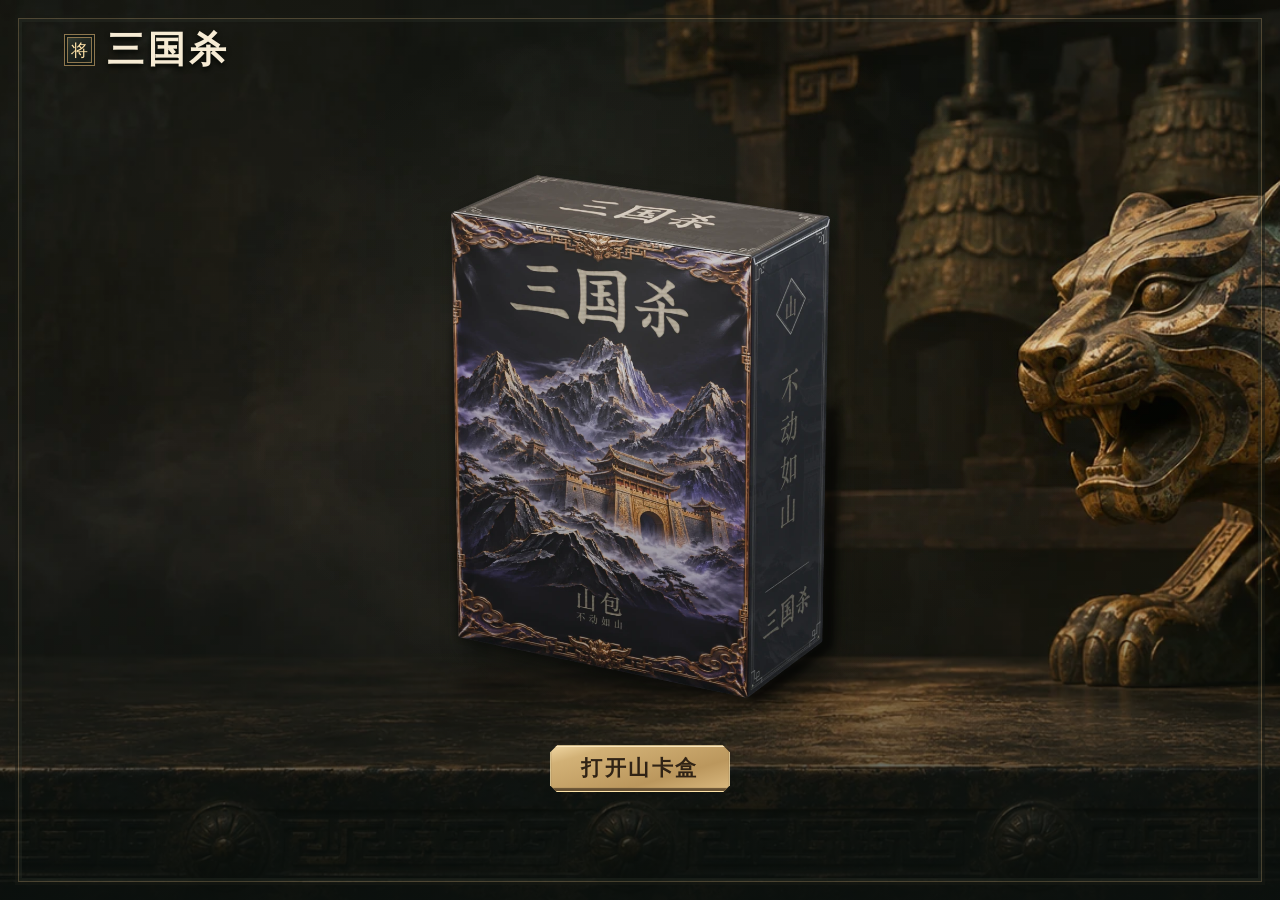
==== index.html @ 0f0d03ad "Publish the interactive mountain pack playtest" ====
<!doctype html>
<html lang="zh-CN">
<head>
  <meta charset="utf-8">
  <meta name="viewport" content="width=device-width, initial-scale=1, viewport-fit=cover">
  <meta name="theme-color" content="#111713">
  <title>三国杀 · 山包开盒试玩</title>
  <link rel="icon" href="data:,">
  <link rel="stylesheet" href="packs/vault.css">
  <link rel="stylesheet" href="packs/demo.css">
  <link rel="stylesheet" href="packs/carton-object.css">
  <link rel="stylesheet" href="packs/carton-packs.css">
  <link rel="stylesheet" href="packs/carton-flow.css">
</head>
<body>
  <main class="demo">
    <header><span class="demo-mark" aria-hidden="true">将</span><h1>三国杀</h1></header>
    <section aria-label="山卡盒">
      <button id="demo-start" type="button" aria-label="打开山卡盒">
        <img src="packs/boxes/mountain.webp" width="960" height="1080" alt="" draggable="false" fetchpriority="high">
        <span>打开山卡盒</span>
      </button>
    </section>
  </main>
  <script type="module" src="packs/demo.js"></script>
</body>
</html>
---- packs/vault.css ----
/* Materials shared by the collection room, its fittings and the web game controls. */
:root {
  --vault-ground:#111713; --vault-deep:#101612; --vault-panel:#202923; --vault-relief:#344137;
  --vault-ink:#f6ebd4; --vault-muted:#c9be9e; --vault-metal:#d2b378; --vault-glint:#ffe4a9;
  --vault-edge:#8e774e; --vault-shadow:#4b402b; --vault-trace:#9d875749;
  --vault-solid:linear-gradient(164deg,#f0d6a2 0%,#d2b176 19%,#bb975d 67%,#dbba80);
  --vault-inset:linear-gradient(148deg,#394137 0%,#232a23 33%,#161c18 80%,#2d3329);
  --vault-cut:polygon(7px 0,calc(100% - 7px) 0,100% 7px,100% calc(100% - 7px),calc(100% - 7px) 100%,7px 100%,0 calc(100% - 7px),0 7px);
  --vault-radius:1px; --vault-scene:url('themes/bronze.webp');
  --vault-title:"Songti SC","STSong","Noto Serif CJK SC","SimSun",serif;
  --vault-sans:"PingFang SC","Microsoft YaHei","Noto Sans CJK SC",sans-serif;
}
html[data-screen="game"] :is(#catalog-trigger,#pack-select-trigger,#arrival-recovery a,#arrival-recovery button) {
  box-sizing:border-box; min-height:38px; padding:7px 16px; border:1px solid var(--vault-edge); border-radius:var(--vault-radius);
  background:var(--vault-inset); color:var(--vault-ink); text-shadow:0 1px 2px #000;
  box-shadow:inset 0 1px 0 #ffffff26,inset 0 0 0 3px #0004,inset 0 0 0 4px var(--vault-trace),0 3px 8px #0008;
  font:600 14px/1.35 var(--vault-title); letter-spacing:.08em; cursor:pointer;
}
html[data-screen="game"] :is(#catalog-trigger,#pack-select-trigger,#arrival-recovery a,#arrival-recovery button):is(:hover,:focus-visible) { border-color:var(--vault-glint); color:var(--vault-glint); }
---- packs/demo.css ----
* {box-sizing:border-box}
html,body {margin:0;min-height:100%;background:var(--vault-ground);color:var(--vault-ink);font-family:var(--vault-title);color-scheme:dark}
html:has(#carton-stage[open]) {overflow:hidden}
.demo {isolation:isolate;position:relative;min-height:100svh;display:grid;grid-template-rows:auto 1fr;background:
 radial-gradient(ellipse at 52% 41%,#e2c69b12 0%,transparent 47%),
 linear-gradient(180deg,#1115115e,#08100c12 52%,#0a100edb),var(--vault-scene) center 59%/cover}
.demo::after {content:"";pointer-events:none;position:absolute;inset:max(12px,2vmin);border:1px solid #bda27255;box-shadow:0 0 0 3px #191b1580,inset 0 0 0 3px #2f352a55}
.demo header {display:flex;align-items:center;gap:.75rem;padding:max(30px,env(safe-area-inset-top)) clamp(30px,5vw,95px) 0}
.demo h1 {margin:0;color:var(--vault-ink);font:650 clamp(23px,3.6vw,37px)/1.1 "Kaiti SC",var(--vault-title);letter-spacing:.12em;text-shadow:0 3px 5px #050804}
.demo-mark {display:grid;place-items:center;width:1.8em;height:1.9em;color:var(--vault-glint);font-size:17px;border:1px solid var(--vault-edge);background:var(--vault-inset);box-shadow:inset 0 0 0 2px var(--vault-deep),inset 0 0 0 3px var(--vault-edge)}
.demo section {display:grid;place-items:center;padding:.5rem 24px max(35px,env(safe-area-inset-bottom));min-height:0}
#demo-start {display:flex;flex-direction:column;align-items:center;justify-content:center;gap:clamp(12px,3vh,28px);margin:0;padding:0;border:none;cursor:pointer;font:inherit;background:transparent;color:var(--vault-ink);touch-action:manipulation;-webkit-tap-highlight-color:transparent}
#demo-start img {display:block;width:min(77vw,56vh,530px);height:auto;filter:drop-shadow(6px 12px 10px #080b09b3);user-select:none;-webkit-user-drag:none}
#demo-start span {display:grid;place-items:center;min-height:46px;padding:10px 30px;box-shadow:inset 0 1px 0 #fae6bc,inset 0 -3px 1px #665134;clip-path:var(--vault-cut);border:1px solid var(--vault-glint);background:var(--vault-solid);color:#302315;font:650 clamp(17px,2.2vw,21px)/1.2 var(--vault-title);letter-spacing:.12em}
#demo-start:hover span,#demo-start:focus-visible span {filter:brightness(1.16)}
#demo-start:focus-visible {outline:2px solid var(--vault-glint);outline-offset:6px}
#demo-start:active span {filter:brightness(.92)}
#carton-stage .carton-packs-mat[data-pack-phase="ready"] .carton-pack:disabled {pointer-events:none}
#carton-stage .carton-packs-mat[data-pack-phase="ready"] .carton-pack:disabled .carton-pack-skin {filter:brightness(.45) saturate(.6)}
#carton-stage .carton-packs-mat[data-pack-phase="ready"] .carton-pack:not(:disabled) .carton-pack-index {color:#ffdf9c;text-shadow:0 0 6px #ac7e39}
@media (max-height:430px) and (orientation:landscape) {
 .demo header {padding-top:16px}
 .demo section {padding-block:2px 18px}
 #demo-start {gap:4px}
 #demo-start img {width:min(45vw,49vh)}
 #demo-start span {min-height:38px;padding:5px 21px}
}
---- packs/carton-object.css ----
.carton-object {
  position: relative;
  aspect-ratio: 960 / 1080;
  overflow: visible;
  user-select: none;
  -webkit-user-select: none;
  -webkit-touch-callout: none;
  -webkit-tap-highlight-color: transparent;
  touch-action: none;
  isolation: isolate;
}
.carton-object > .carton-paper-shell {
  position: absolute;
  inset: 0;
  display: block;
  width: 100%;
  height: 100%;
  max-width: none;
  pointer-events: none;
}
.carton-object[data-stage="opening"] > .carton-paper-shell,
.carton-object[data-stage="open"] > .carton-paper-shell {
  clip-path: polygon(0 10.861%,12.35% 10.861%,72.22% 18.746%,87.76% 11.431%,100% 11.431%,100% 100%,0 100%);
}
.carton-object > .carton-material {
  position: absolute;
  display: block;
  left: -15%;
  top: -35%;
  width: 130%;
  height: 140%;
  max-width: none;
  pointer-events: none;
}
.carton-object > .carton-mouth {
  pointer-events: none;
  position: absolute;
  left: 28%;
  top: 8.3%;
  width: 44%;
  height: 6%;
}
.carton-object[data-enabled="true"]:is([data-stage="sealed"],[data-stage="tearing"]) { cursor: grab; }
.carton-object[data-held="true"] { cursor: grabbing; }
---- packs/carton-packs.css ----
.carton-packs-mat {
  position: absolute;
  inset: 0;
  overflow: hidden;
  isolation: isolate;
  pointer-events: none;
}
.carton-packs-mat > .carton-pack {
  position: absolute;
  left: 0;
  top: 0;
  display: block;
  width: 344px;
  height: 610px;
  margin: 0;
  padding: 0;
  border: 0;
  border-radius: 0;
  background: transparent;
  box-shadow: none;
  cursor: inherit;
  touch-action: manipulation;
  pointer-events: none;
  opacity: 0;
  transform-origin: 0 0;
  -webkit-tap-highlight-color: transparent;
}
.carton-pack-skin {
  position: absolute;
  inset: 0;
  display: block;
  transform-origin: center 57%;
  filter: drop-shadow(0 9px 9px #080805a8);
}
.carton-pack-skin > img {
  display: block;
  width: 100%;
  height: 100%;
  max-width: none;
  object-fit: fill;
  pointer-events: none;
  user-select: none;
  -webkit-user-drag: none;
}
.carton-pack-skin::before {
  content: '';
  position:absolute;
  inset:0;
  background:linear-gradient(to bottom, transparent max(0%,calc(var(--lip-line,100%) - 9%)), #18140e69 var(--lip-line,100%));
  opacity:var(--lip-shadow,0);
  pointer-events:none;
}
.carton-pack-skin::after {
  position: absolute;
  content: '';
  inset: 1% 3%;
  background: linear-gradient(106deg, transparent 20%, #ffe4a824 34%, #fff8df51 40%, transparent 49%);
  mix-blend-mode: screen;
  opacity: var(--foil-catch, 0);
  pointer-events: none;
}
.carton-pack-index {
  position: absolute;
  top: 101%;
  left: 50%;
  display: grid;
  place-items: center;
  min-width: 24px;
  height: 20px;
  color: var(--vault-muted, #dcc598);
  font: 500 11px/1 Georgia, serif;
  font-variant-numeric: tabular-nums;
  letter-spacing: .1em;
  text-shadow: 0 1px 2px #000;
  transform: translateX(-50%) scale(var(--index-scale, 1));
  transform-origin: center top;
  opacity: 0;
  transition: opacity .18s ease;
  pointer-events: none;
}
.carton-packs-mat[data-pack-phase="ready"] .carton-pack { pointer-events: auto; cursor: pointer; }
.carton-packs-mat[data-pack-phase="ready"] .carton-pack-index { opacity: .92; }
.carton-pack-index.has-progress {
  white-space: nowrap;
  padding-inline: 5px;
  color: #f2d6a2;
  letter-spacing: .02em;
  font-family: Georgia, "Songti SC", serif;
}
.carton-packs-mat[data-pack-phase="ready"] .carton-pack-skin { transition: transform .18s ease-out, filter .18s ease-out; }
.carton-pack:focus-visible {
  outline: calc(2px * var(--index-scale)) solid var(--vault-glint, #ffe5ab);
  outline-offset: calc(4px * var(--index-scale));
}
@media (hover: hover) and (prefers-reduced-motion: no-preference) {
  .carton-packs-mat[data-pack-phase="ready"] .carton-pack:hover .carton-pack-skin {
    transform: translateY(-2.4%) rotate(-1.1deg);
    filter: drop-shadow(0 16px 10px #080805aa) brightness(1.06);
  }
}
.carton-packs-mat[data-pack-phase="landed"] .carton-pack-skin { filter: none; }
@media (prefers-reduced-motion: reduce) {
  .carton-pack-index { transition: none; }
}
---- packs/carton-flow.css ----
#carton-stage {
  position:fixed; inset:0; width:100%; height:100%; max-width:none; max-height:none; box-sizing:border-box;
  margin:0; padding:0; border:0; border-radius:0; background:transparent; color:var(--vault-ink,#f3e9d2);
  overflow:hidden; isolation:isolate; overscroll-behavior:contain; font-family:inherit;
}
#carton-stage::backdrop {background:transparent}
.carton-room,.carton-board-host,.carton-pack-layer {position:absolute;inset:0;pointer-events:none}
.carton-room {
  background:radial-gradient(ellipse at 50% 43%,#634c2010 18%,#11181340 63%,#090d0dd9 100%),
    linear-gradient(0deg,#12201bd9,transparent 42%,#10191824),url('arrival/stage.webp') center/cover,#1d2925;
}
.carton-board-host {z-index:1;opacity:0}
.carton-board-host iframe {display:block;width:100%;height:100%;border:0;background:transparent}
.carton-holder {
  position:absolute; z-index:2; left:50%;top:55%;width:min(78vw,56vh,560px);aspect-ratio:960/1080;
  transform:translate(-50%,-50%);pointer-events:none;
}
.carton-holder::before {content:'';position:absolute;left:11%;right:6%;bottom:1%;height:12%;border-radius:50%;background:#050b09;filter:blur(14px);opacity:.62}
.carton-lift {position:absolute;inset:0;transform-origin:top left}
.carton-lift > .carton-object {width:100%;height:100%}
.carton-cover {position:absolute;inset:0;width:100%;height:100%;object-fit:contain;pointer-events:none}
.carton-pack-layer {z-index:3}
.carton-head,.carton-foot {position:absolute;z-index:5;display:flex;align-items:center;pointer-events:none}
.carton-head {left:max(5vw,env(safe-area-inset-left));right:max(5vw,env(safe-area-inset-right));top:max(4.5vh,env(safe-area-inset-top));justify-content:space-between}
.carton-head h2 {margin:0;color:var(--vault-glint);font:600 clamp(21px,3.1vw,36px)/1.22 "Songti SC","STSong",serif;letter-spacing:.12em;text-shadow:0 2px 5px #000}
.carton-count {display:block;margin-top:.45em;color:var(--vault-muted);font-size:clamp(12px,1.15vw,15px);letter-spacing:.13em}
.carton-foot {bottom:max(4.5vh,env(safe-area-inset-bottom));left:3%;right:3%;justify-content:center;gap:12px}
.carton-hint {margin:0;font:500 clamp(14px,1.4vw,17px)/1.5 "Songti SC","STSong",serif;letter-spacing:.16em;color:var(--vault-ink);text-shadow:0 1px 5px #000}
#carton-stage :is(.carton-exit,.carton-retry) {pointer-events:auto;cursor:pointer;border:1px solid var(--vault-edge);border-radius:var(--vault-radius);background:var(--vault-inset);color:var(--vault-ink);padding:9px 17px;font:500 14px/1.2 var(--vault-title,serif);letter-spacing:.08em;box-shadow:inset 0 0 0 2px #0003,0 3px 8px #0005}
#carton-stage .carton-retry[hidden] {display:none}
#carton-stage :focus-visible {outline:2px solid var(--vault-glint);outline-offset:4px}
#carton-stage .carton-object:focus:not(:focus-visible) {outline:0}
#carton-stage[data-stage="approach"] :is(.carton-head,.carton-foot){visibility:hidden}
#carton-stage[data-stage="wrapped"] .carton-object {pointer-events:auto}
#carton-stage:is([data-stage="dealing"],[data-stage="picking"],[data-stage="flying"]) .carton-holder {
  transform:translate(-50%,-50%) translateY(var(--carton-draw-offset,0px)) scale(var(--carton-draw-scale,1));
  transition:transform .58s cubic-bezier(.24,.68,.22,1),opacity .38s ease-out;
}
#carton-stage[data-stage="dealing"]:has(.carton-pack-layer[data-pack-phase="cleared"]) .carton-holder,
#carton-stage:is([data-stage="picking"],[data-stage="flying"]) .carton-holder {opacity:0}
#carton-stage:is([data-stage="handoff"],[data-stage="playing"],[data-stage="returning"]) .carton-holder,
#carton-stage:is([data-stage="playing"],[data-stage="returning"]) .carton-pack-layer {visibility:hidden}
#carton-stage:is([data-stage="handoff"],[data-stage="playing"]) :is(.carton-head,.carton-foot) {visibility:hidden}
#carton-stage:is([data-stage="playing"],[data-stage="handoff"]) .carton-board-host {opacity:1}
#carton-stage[data-stage="handoff"] .carton-pack-layer {opacity:0}
#carton-stage[data-stage="playing"] .carton-board-host {pointer-events:auto}
.carton-destination {position:absolute;visibility:hidden;pointer-events:none;left:50%;top:54.4167%;height:46.107vh;aspect-ratio:344/610;transform:translate(-50%,-50%)}
@media(min-aspect-ratio:113/100){.carton-destination{left:calc(50% + min(17vw,30.8333vh));top:50.6667%;height:64.5583vh}}
@media(max-aspect-ratio:64/100){.carton-destination{top:calc(50% + 7.3611vw);height:min(124.49vw,calc(85.9155vh - 66.3459vw))}}
@media(prefers-reduced-motion:reduce){#carton-stage:is([data-stage]) .carton-holder {transition:none}}

html.has-pack-gallery:has(#carton-stage[open]) {overflow:hidden}
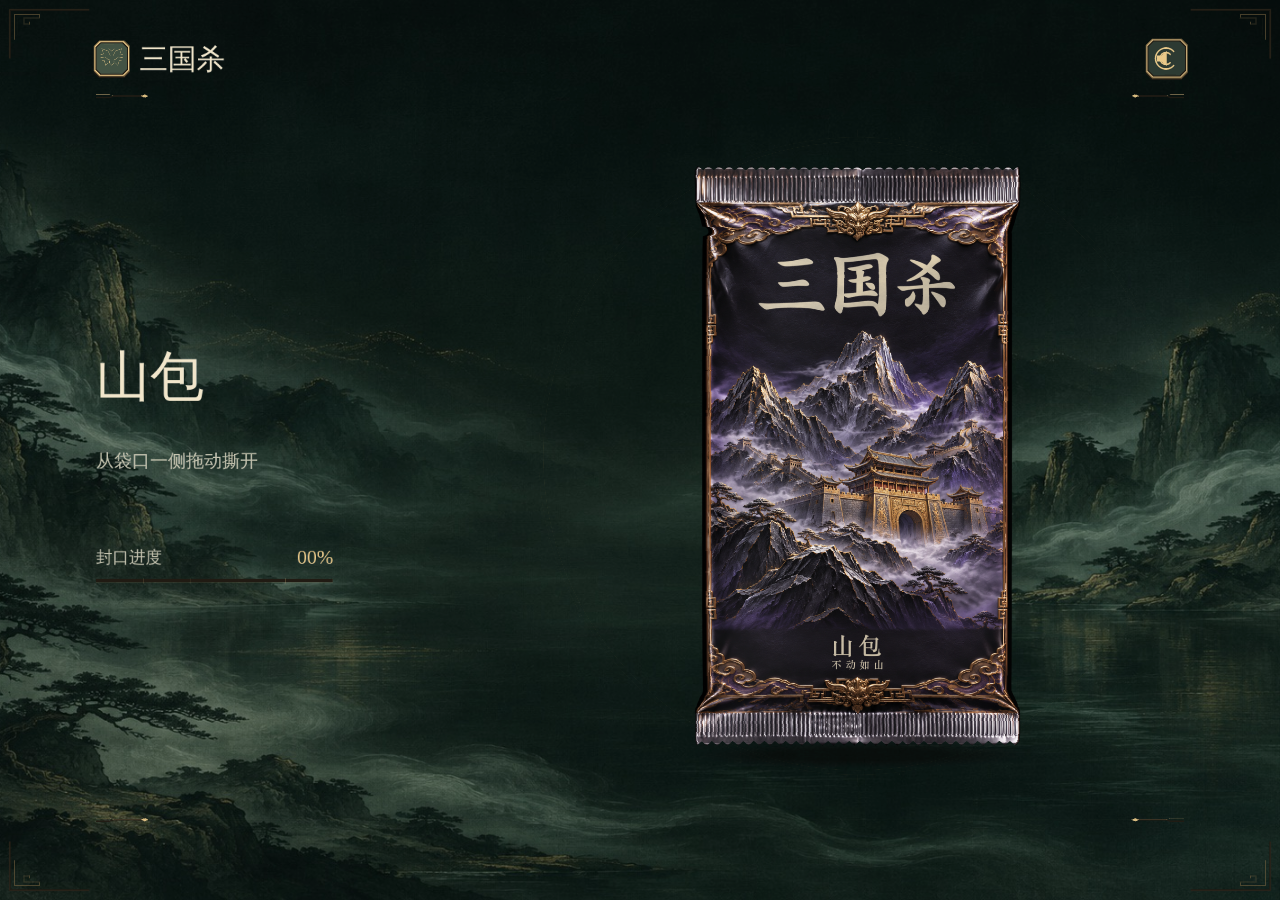
==== commit 9fe4e89e: "Open directly on the sealed pack and replay in place" ====
--- a/index.html
+++ b/index.html
@@ -1,27 +1,79 @@
 <!doctype html>
-<html lang="zh-CN">
+<html lang="zh-CN" data-screen="game">
 <head>
   <meta charset="utf-8">
   <meta name="viewport" content="width=device-width, initial-scale=1, viewport-fit=cover">
-  <meta name="theme-color" content="#111713">
-  <title>三国杀 · 山包开盒试玩</title>
+  <meta name="theme-color" content="#141512">
+  <title>三国杀 · 山包开包试玩</title>
   <link rel="icon" href="data:,">
-  <link rel="stylesheet" href="packs/vault.css">
-  <link rel="stylesheet" href="packs/demo.css">
-  <link rel="stylesheet" href="packs/carton-object.css">
-  <link rel="stylesheet" href="packs/carton-packs.css">
-  <link rel="stylesheet" href="packs/carton-flow.css">
+  <link rel="preload" as="image" href="packs/arrival/mountain.webp">
+  <link rel="preload" as="image" href="packs/arrival/stage.webp">
+  <link rel="stylesheet" href="style.css">
+  <style>
+    html, body { background: #141512; overscroll-behavior: none; }
+    #GameCanvas { touch-action: none; }
+    #pack-arrival {
+      position: fixed; z-index: 10; inset: 0;
+      background: linear-gradient(#06161545, #06161545), #12221f url("packs/arrival/stage.webp") center / cover no-repeat;
+      transition: opacity .16s ease-out, visibility 0s .16s;
+    }
+    /* Match the sealed wrapper's position in the Cocos portrait and landscape layouts. */
+    #pack-arrival::before {
+      content: ""; position: absolute; left: 50%; top: 54.4167%;
+      height: 46.107vh; aspect-ratio: 344 / 610; transform: translate(-50%, -50%);
+      background: url("packs/arrival/mountain.webp") center / contain no-repeat;
+    }
+    @media (min-aspect-ratio: 113/100) {
+      #pack-arrival::before { left: calc(50% + min(17vw, 30.8333vh)); top: 50.6667%; height: 64.5583vh; }
+    }
+    @media (max-aspect-ratio: 64/100) {
+      #pack-arrival::before { top: calc(50% + 7.3611vw); height: min(124.49vw, calc(85.9155vh - 66.3459vw)); }
+    }
+    html[data-pack-scene-ready="true"] #pack-arrival { opacity: 0; visibility: hidden; pointer-events: none; }
+    @media (prefers-reduced-motion: reduce) { #pack-arrival { transition: none; } }
+    .arrival-status {
+      position: absolute; inset: auto 0 max(6%, env(safe-area-inset-bottom));
+      text-align: center; color: #e9dfc7; font: 14px/1.5 "PingFang SC", sans-serif;
+    }
+    .arrival-status button {
+      padding: 9px 15px; border: 1px solid #94815e; border-radius: 3px;
+      color: #ead9b5; background: #18271f; font: inherit; cursor: pointer;
+    }
+    [hidden] { display: none !important; }
+  </style>
 </head>
 <body>
-  <main class="demo">
-    <header><span class="demo-mark" aria-hidden="true">将</span><h1>三国杀</h1></header>
-    <section aria-label="山卡盒">
-      <button id="demo-start" type="button" aria-label="打开山卡盒">
-        <img src="packs/boxes/mountain.webp" width="960" height="1080" alt="" draggable="false" fetchpriority="high">
-        <span>打开山卡盒</span>
-      </button>
-    </section>
-  </main>
-  <script type="module" src="packs/demo.js"></script>
+  <div id="pack-arrival">
+    <div class="arrival-status">
+      <p id="arrival-note" role="status" hidden>正在准备卡包…</p>
+      <button id="arrival-retry" type="button" hidden>重新载入</button>
+    </div>
+  </div>
+  <div id="GameDiv" cc_exact_fit_screen="true">
+    <div id="Cocos3dGameContainer">
+      <canvas id="GameCanvas" aria-label="撕开山包，自选顺序翻开五张牌，点卡面放大查看" tabindex="0" oncontextmenu="event.preventDefault()"></canvas>
+    </div>
+  </div>
+  <script>
+    const note = document.getElementById('arrival-note');
+    const retry = document.getElementById('arrival-retry');
+    const slow = setTimeout(() => { note.hidden = false; }, 2200);
+    const stalled = setTimeout(() => { retry.hidden = false; }, 15000);
+    function clearArrivalTimers() { clearTimeout(slow); clearTimeout(stalled); }
+    window.addEventListener('pack-scene-ready', clearArrivalTimers, { once: true });
+    function reportLoadFailure() {
+      clearArrivalTimers();
+      note.textContent = '卡包未能载入';
+      note.hidden = retry.hidden = false;
+    }
+    retry.addEventListener('click', () => location.reload());
+    window.addEventListener('pack-load-error', reportLoadFailure);
+  </script>
+  <script src="src/polyfills.bundle.js" onerror="reportLoadFailure()"></script>
+  <script src="src/system.bundle.js" onerror="reportLoadFailure()"></script>
+  <script src="src/import-map.json" type="systemjs-importmap"></script>
+  <script>
+    if (window.System) System.import('./index.js?v=pack-v2').catch(reportLoadFailure);
+  </script>
 </body>
 </html>
--- a/style.css
+++ b/style.css
@@ -0,0 +1,61 @@
+html {
+  -ms-touch-action: none;
+}
+
+body, canvas, div {
+  display: block;
+  outline: none;
+  -webkit-tap-highlight-color: rgba(0, 0, 0, 0);
+
+  user-select: none;
+  -moz-user-select: none;
+  -webkit-user-select: none;
+  -ms-user-select: none;
+  -khtml-user-select: none;
+  -webkit-tap-highlight-color: rgba(0, 0, 0, 0);
+}
+
+/* Remove spin of input type number */
+input::-webkit-outer-spin-button,
+input::-webkit-inner-spin-button {
+    /* display: none; <- Crashes Chrome on hover */
+    -webkit-appearance: none;
+    margin: 0; /* <-- Apparently some margin are still there even though it's hidden */
+}
+
+body {
+  position: absolute;
+  top: 0;
+  left: 0;
+  width: 100%;
+  height: 100%;
+  padding: 0;
+  border: 0;
+  margin: 0;
+
+  cursor: default;
+  color: #888;
+  background-color: #333;
+
+  text-align: center;
+  font-family: Helvetica, Verdana, Arial, sans-serif;
+
+  display: flex;
+  flex-direction: column;
+}
+
+canvas {
+  background-color: rgba(0, 0, 0, 0);
+}
+
+#GameDiv, #Cocos3dGameContainer, #GameCanvas {
+  width: 100%;
+  height: 100%;
+}
+
+:root {
+  --safe-top: env(safe-area-inset-top);
+  --safe-right: env(safe-area-inset-right);
+  --safe-bottom: env(safe-area-inset-bottom);
+  --safe-left: env(safe-area-inset-left);
+}
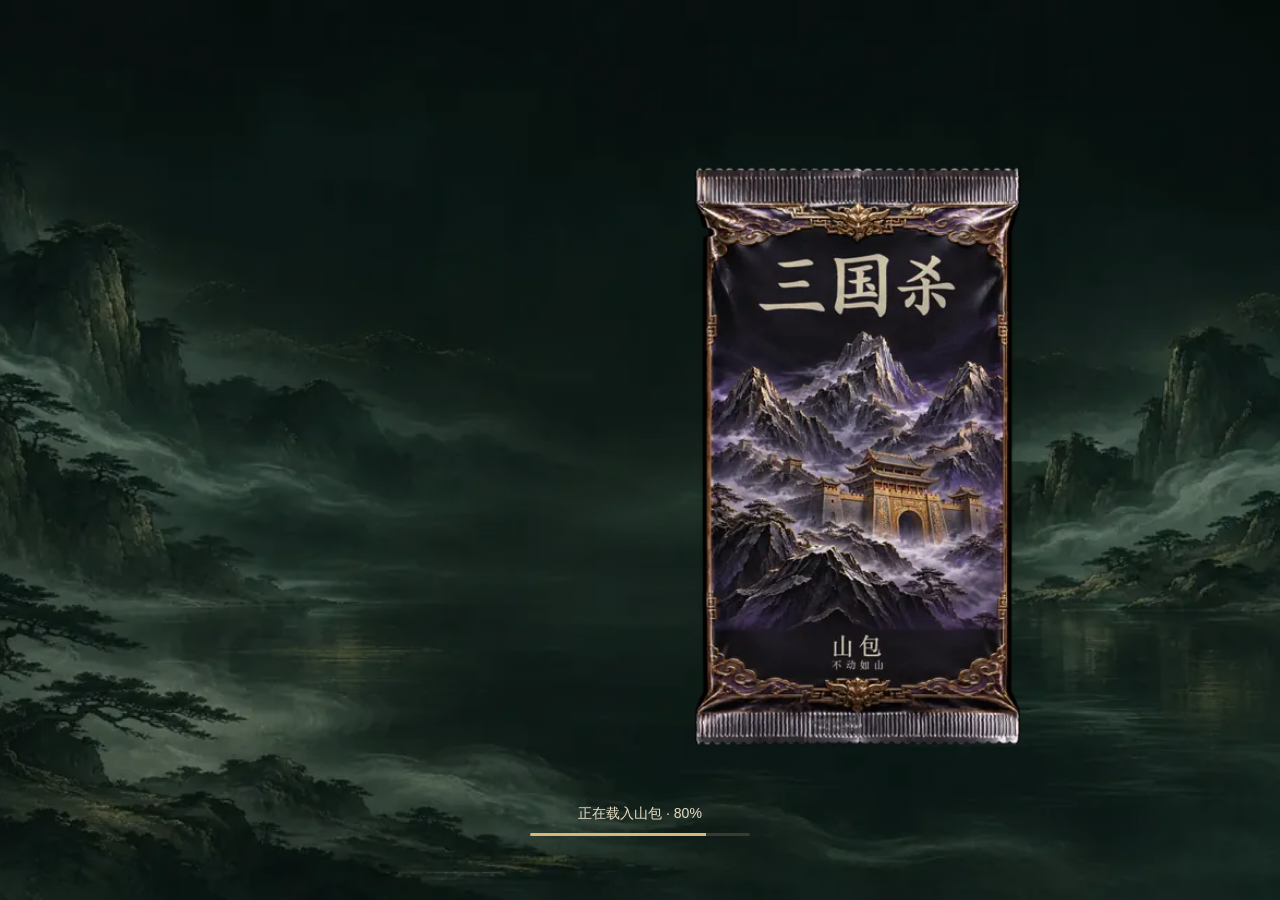
==== commit 4d6f90c6: "Load high-resolution card faces before enabling pack opening" ====
--- a/index.html
+++ b/index.html
@@ -1,5 +1,5 @@
 <!doctype html>
-<html lang="zh-CN" data-screen="game">
+<html lang="zh-CN" data-screen="game" data-demo="mountain">
 <head>
   <meta charset="utf-8">
   <meta name="viewport" content="width=device-width, initial-scale=1, viewport-fit=cover">
@@ -15,7 +15,7 @@
     #pack-arrival {
       position: fixed; z-index: 10; inset: 0;
       background: linear-gradient(#06161545, #06161545), #12221f url("packs/arrival/stage.webp") center / cover no-repeat;
-      transition: opacity .16s ease-out, visibility 0s .16s;
+      touch-action: none; transition: opacity .16s ease-out, visibility 0s .16s;
     }
     /* Match the sealed wrapper's position in the Cocos portrait and landscape layouts. */
     #pack-arrival::before {
@@ -35,6 +35,11 @@
       position: absolute; inset: auto 0 max(6%, env(safe-area-inset-bottom));
       text-align: center; color: #e9dfc7; font: 14px/1.5 "PingFang SC", sans-serif;
     }
+    #arrival-note { margin: 0 12px 9px; }
+    #arrival-progress { display: block; width: min(220px, 58vw); height: 3px; margin: 0 auto 10px; appearance: none; border: 0; border-radius: 2px; overflow: hidden; background: #3c3930; accent-color: #d6b87b; }
+    #arrival-progress::-webkit-progress-bar { background: #3c3930; }
+    #arrival-progress::-webkit-progress-value { background: #d6b87b; }
+    #arrival-progress::-moz-progress-bar { background: #d6b87b; }
     .arrival-status button {
       padding: 9px 15px; border: 1px solid #94815e; border-radius: 3px;
       color: #ead9b5; background: #18271f; font: inherit; cursor: pointer;
@@ -43,10 +48,11 @@
   </style>
 </head>
 <body>
-  <div id="pack-arrival">
+  <div id="pack-arrival" aria-busy="true">
     <div class="arrival-status">
-      <p id="arrival-note" role="status" hidden>正在准备卡包…</p>
-      <button id="arrival-retry" type="button" hidden>重新载入</button>
+      <p id="arrival-note" role="status">正在载入山包…</p>
+      <progress id="arrival-progress" aria-label="试玩素材加载进度" max="100"></progress>
+      <button id="arrival-retry" type="button" hidden>重新加载</button>
     </div>
   </div>
   <div id="GameDiv" cc_exact_fit_screen="true">
@@ -56,15 +62,20 @@
   </div>
   <script>
     const note = document.getElementById('arrival-note');
+    const bar = document.getElementById('arrival-progress');
     const retry = document.getElementById('arrival-retry');
-    const slow = setTimeout(() => { note.hidden = false; }, 2200);
-    const stalled = setTimeout(() => { retry.hidden = false; }, 15000);
-    function clearArrivalTimers() { clearTimeout(slow); clearTimeout(stalled); }
-    window.addEventListener('pack-scene-ready', clearArrivalTimers, { once: true });
+    window.addEventListener('pack-load-progress', ({ detail: { loaded, total } }) => {
+      if (!retry.hidden) return;
+      const percent = Math.floor(100 * loaded / total);
+      bar.value = percent;
+      note.textContent = percent === 100 ? '正在准备牌桌…' : '正在载入山包 · ' + percent + '%';
+    });
+    window.addEventListener('pack-scene-ready', () => {
+      document.getElementById('pack-arrival').setAttribute('aria-busy', 'false');
+    }, { once: true });
     function reportLoadFailure() {
-      clearArrivalTimers();
-      note.textContent = '卡包未能载入';
-      note.hidden = retry.hidden = false;
+      note.textContent = '素材加载中断，请检查网络后重试';
+      retry.hidden = false;
     }
     retry.addEventListener('click', () => location.reload());
     window.addEventListener('pack-load-error', reportLoadFailure);
@@ -73,7 +84,7 @@
   <script src="src/system.bundle.js" onerror="reportLoadFailure()"></script>
   <script src="src/import-map.json" type="systemjs-importmap"></script>
   <script>
-    if (window.System) System.import('./index.js?v=pack-v2').catch(reportLoadFailure);
+    if (window.System) System.import('./index.pack-v3.js').catch(reportLoadFailure);
   </script>
 </body>
 </html>
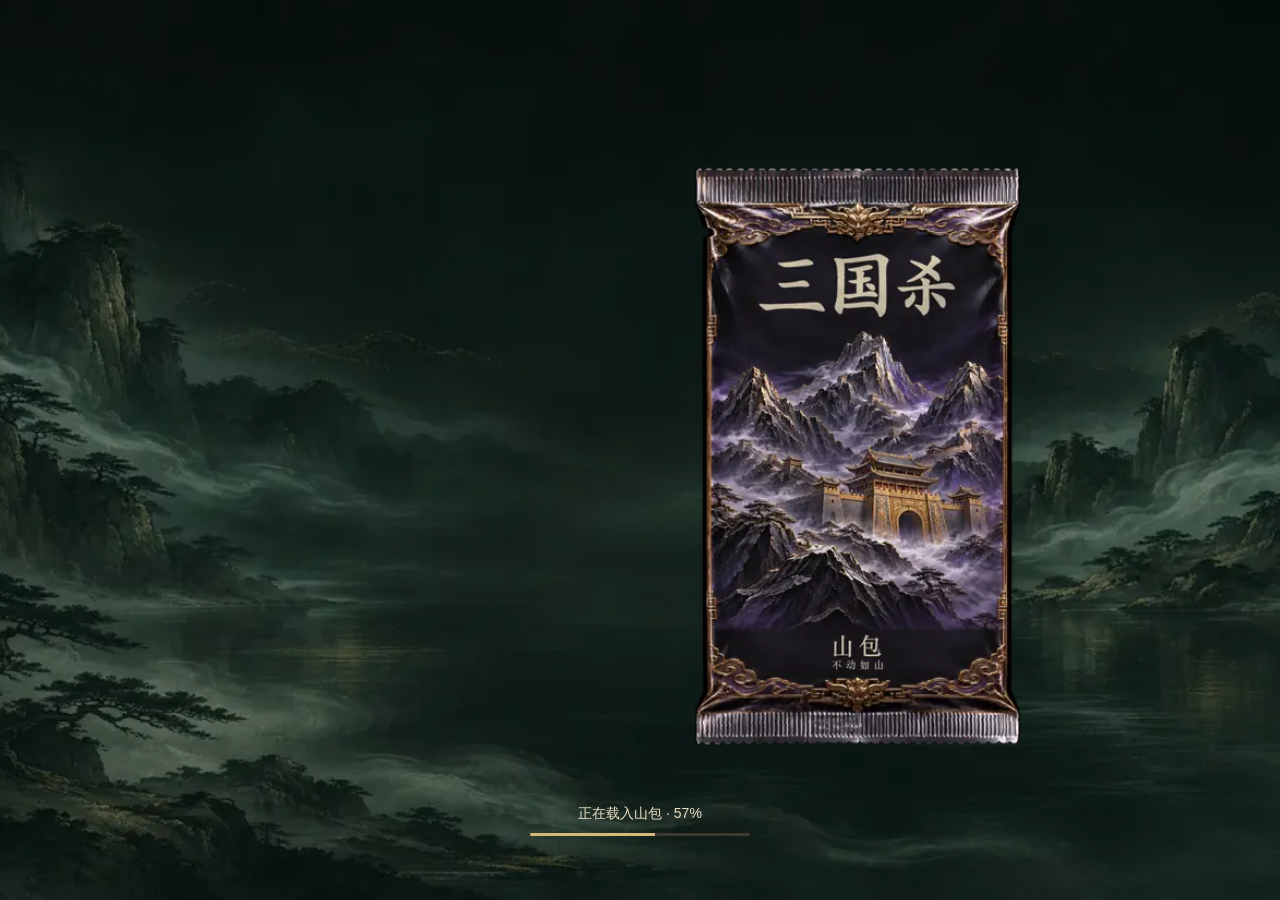
==== commit f7772a99: "Show the decoded print throughout each flip and simplify the sealed pack" ====
--- a/index.html
+++ b/index.html
@@ -84,7 +84,7 @@
   <script src="src/system.bundle.js" onerror="reportLoadFailure()"></script>
   <script src="src/import-map.json" type="systemjs-importmap"></script>
   <script>
-    if (window.System) System.import('./index.pack-v3.js').catch(reportLoadFailure);
+    if (window.System) System.import('./index.pack-v5.js').catch(reportLoadFailure);
   </script>
 </body>
 </html>
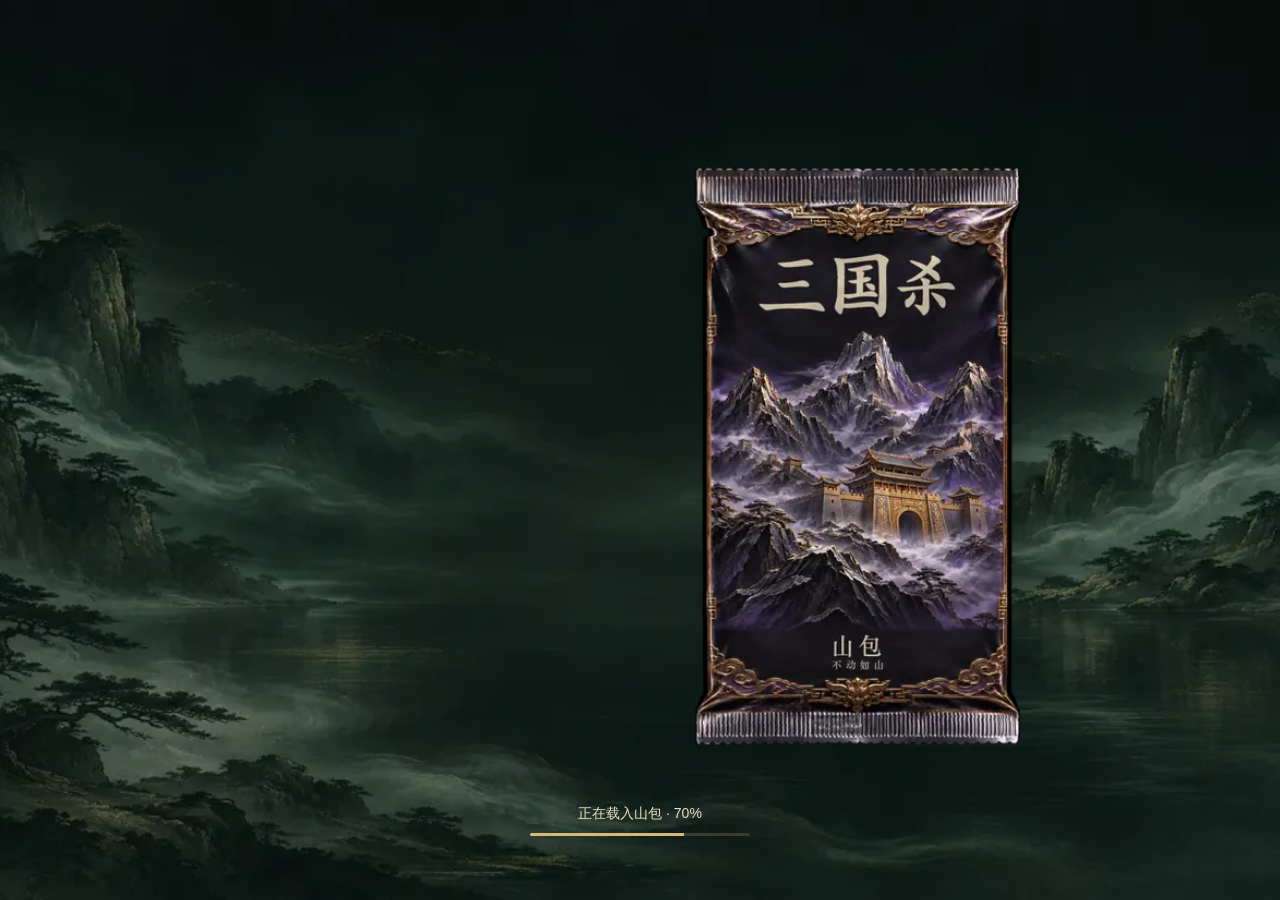
==== commit 814cfa85: "Keep divine foil from hiding late card prints" ====
--- a/index.html
+++ b/index.html
@@ -84,7 +84,7 @@
   <script src="src/system.bundle.js" onerror="reportLoadFailure()"></script>
   <script src="src/import-map.json" type="systemjs-importmap"></script>
   <script>
-    if (window.System) System.import('./index.pack-v5.js').catch(reportLoadFailure);
+    if (window.System) System.import('./index.pack-v6.js').catch(reportLoadFailure);
   </script>
 </body>
 </html>
